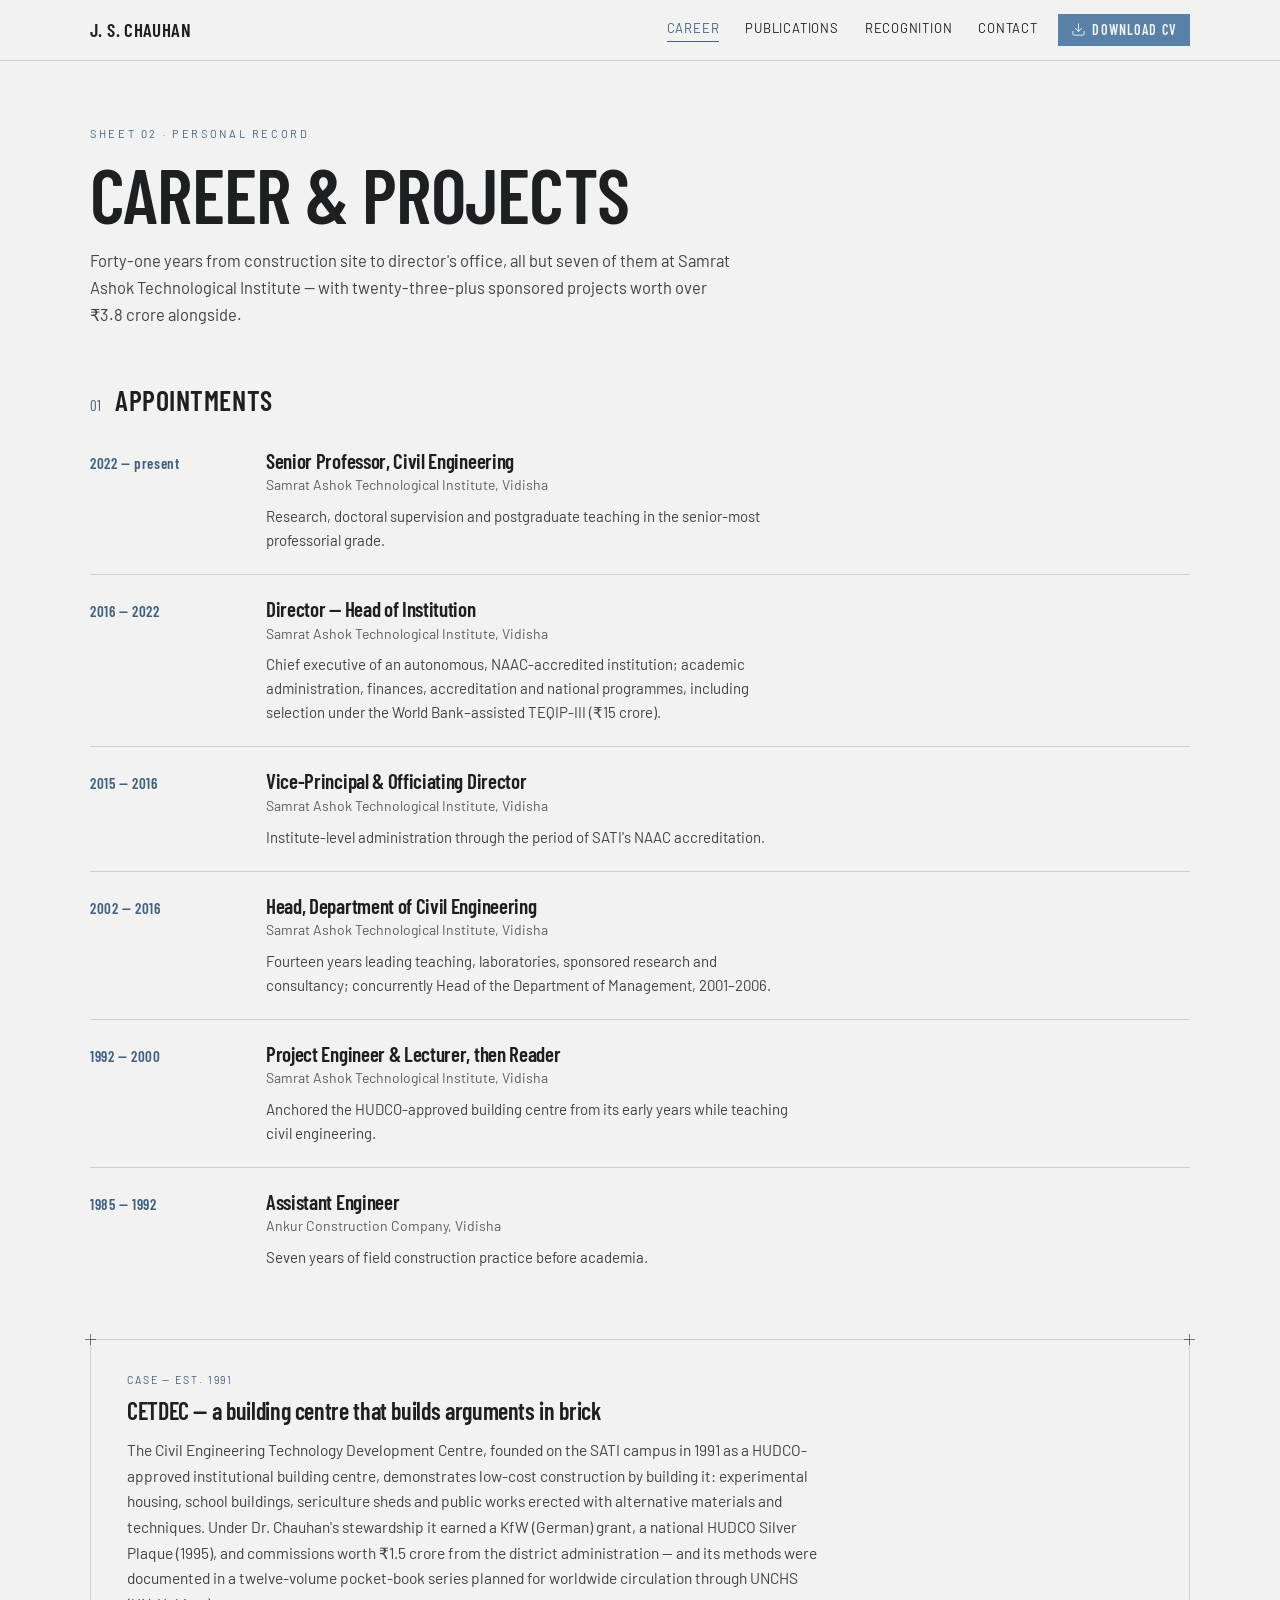
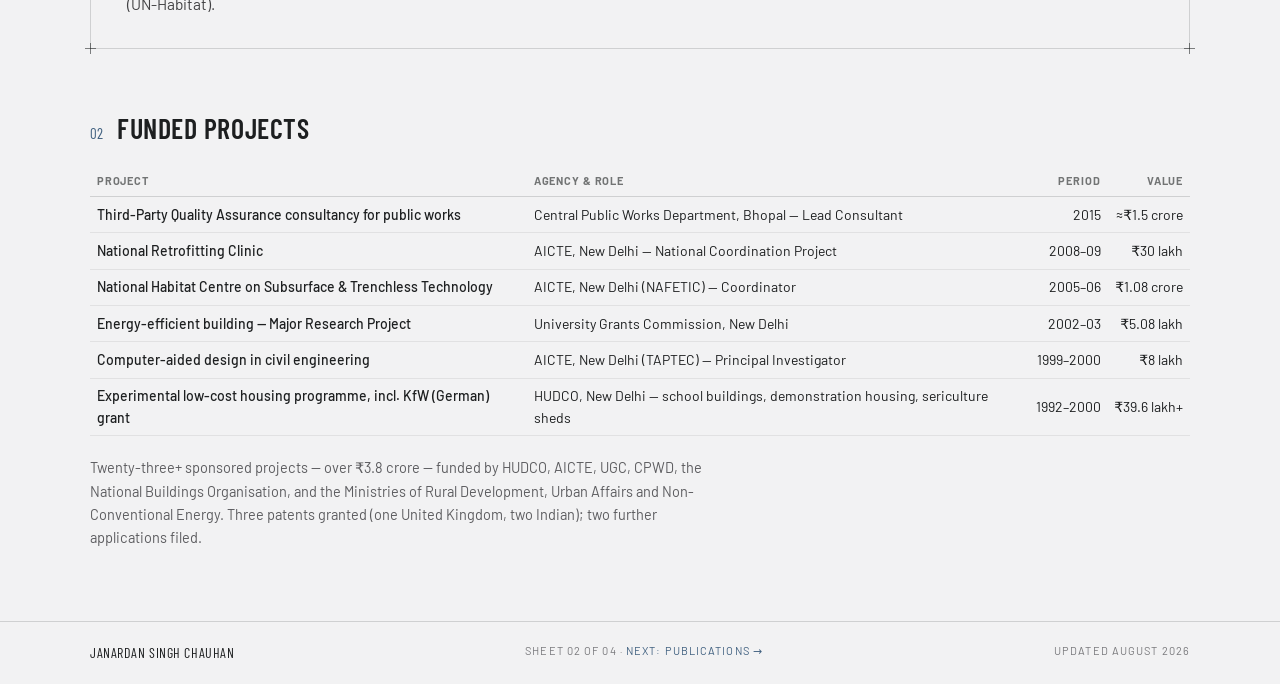
==== career.html @ edf5cd44 "Publish academic site" ====
<!DOCTYPE html><html lang="en"><head>
<meta charset="utf-8">
<meta name="viewport" content="width=device-width, initial-scale=1">
<title>Career &amp; Projects — Dr. Janardan Singh Chauhan</title>
<meta name="description" content="Four decades of academic and institutional leadership: Director of SATI Vidisha, 23+ sponsored research projects, and the CETDEC building technology centre.">


<link rel="stylesheet" href="assets/ds/styles.css">
<style>
body{margin:0}
a{color:var(--color-accent-700)}a:hover{color:var(--color-accent-800)}
</style>
<style>
/* interaction states, lifted from style-hover/style-active attributes */
a{transition:background .15s ease,color .15s ease,border-color .15s ease}
.h1:hover{color:var(--color-accent-700)}
.h2:hover{color:var(--color-accent-700)}
.h3:hover{color:var(--color-accent-700)}
</style>
<link rel="stylesheet" href="assets/site.css">
<meta name="author" content="Janardan Singh Chauhan">
<link rel="canonical" href="https://drjschauhan.com/career.html">
<link rel="icon" href="favicon.svg" type="image/svg+xml">
<meta name="theme-color" content="#1d2d3d">
<meta property="og:type" content="profile">
<meta property="og:title" content="Career &amp; Projects — Dr. Janardan Singh Chauhan">
<meta property="og:description" content="Four decades of academic and institutional leadership: Director of SATI Vidisha, 23+ sponsored research projects, and the CETDEC building technology centre.">
<meta property="og:url" content="https://drjschauhan.com/career.html">
<meta property="og:image" content="https://drjschauhan.com/og-image.png">
<meta property="og:image:width" content="1200">
<meta property="og:image:height" content="630">
<meta property="og:site_name" content="Dr. J. S. Chauhan">
<meta name="twitter:card" content="summary_large_image">
<meta name="twitter:title" content="Career &amp; Projects — Dr. Janardan Singh Chauhan">
<meta name="twitter:description" content="Four decades of academic and institutional leadership: Director of SATI Vidisha, 23+ sponsored research projects, and the CETDEC building technology centre.">
<meta name="twitter:image" content="https://drjschauhan.com/og-image.png"></head>
<body>



<div style="background:var(--color-bg);color:var(--color-text);font-family:var(--font-body);min-height:100vh">

<div style="border-bottom:1px solid var(--color-divider)">
  <div style="max-width:1180px;margin:0 auto;padding:0 40px;display:flex;align-items:center;gap:var(--space-6);height:60px" class="wrap navrow">
    <a href="index.html" style="font-family:var(--font-heading);font-weight:600;font-size:19px;letter-spacing:.02em;color:inherit;text-decoration:none">J. S. CHAUHAN</a>
    <div style="display:flex;gap:26px;margin-left:auto;font-size:13px;letter-spacing:.06em;text-transform:uppercase" class="navlinks">
      <a href="career.html" style="text-decoration:none;color:var(--color-accent-700);border-bottom:1px solid var(--color-accent-700);padding-bottom:2px">Career</a>
      <a href="publications.html" style="text-decoration:none;color:inherit" class="h1">Publications</a>
      <a href="recognition.html" style="text-decoration:none;color:inherit" class="h2">Recognition</a>
      <a href="index.html#contact" style="text-decoration:none;color:inherit" class="h3">Contact</a>
    </div>
    <a class="btn btn-primary" href="Dr_JS_Chauhan_CV.pdf" download="" style="text-transform:uppercase;letter-spacing:.08em;white-space:nowrap;flex-shrink:0">
      <svg width="15" height="15" viewBox="0 0 24 24" fill="none" stroke="currentColor" stroke-width="1.5" stroke-linecap="round" stroke-linejoin="round"><path d="M21 15v4a2 2 0 0 1-2 2H5a2 2 0 0 1-2-2v-4"></path><polyline points="7 10 12 15 17 10"></polyline><line x1="12" x2="12" y1="15" y2="3"></line></svg>
      Download CV</a>
  </div>
</div>

<div style="max-width:1180px;margin:0 auto;padding:64px 40px 0" class="wrap">
  <div style="font-size:11px;letter-spacing:.24em;text-transform:uppercase;color:var(--color-accent-700);margin-bottom:16px">Sheet 02 · Personal record</div>
  <h1 style="font-size:76px;line-height:.96;letter-spacing:-.01em;text-transform:uppercase;margin:0 0 16px" class="h1-page">Career &amp; projects</h1>
  <p style="font-size:16.5px;line-height:1.65;max-width:640px;margin:0 0 56px;color:var(--color-neutral-800)">Forty-one years from construction site to director's office, all but seven of them at Samrat Ashok Technological Institute — with twenty-three-plus sponsored projects worth over ₹3.8 crore alongside.</p>
</div>

<!-- timeline -->
<div style="max-width:1180px;margin:0 auto;padding:0 40px 24px" class="wrap">
  <div style="display:flex;align-items:baseline;gap:14px;margin-bottom:10px">
    <span style="font-family:var(--font-heading);font-size:15px;color:var(--color-accent-700)">01</span>
    <h2 style="font-size:28px;margin:0;text-transform:uppercase;letter-spacing:.02em">Appointments</h2>
  </div>
  <div style="display:grid;grid-template-columns:150px 1fr;gap:26px;padding:22px 0;border-bottom:1px solid var(--color-divider)" class="g-label">
    <div style="font-family:var(--font-heading);font-weight:600;font-size:15px;letter-spacing:.04em;color:var(--color-accent-700);padding-top:3px">2022 — present</div>
    <div><h3 style="font-size:21px;margin:0">Senior Professor, Civil Engineering</h3><div style="font-size:14px;color:var(--color-neutral-700);margin-top:2px">Samrat Ashok Technological Institute, Vidisha</div><p style="font-size:15px;line-height:1.6;margin:8px 0 0;max-width:66ch;color:var(--color-neutral-800)">Research, doctoral supervision and postgraduate teaching in the senior-most professorial grade.</p></div>
  </div>
  <div style="display:grid;grid-template-columns:150px 1fr;gap:26px;padding:22px 0;border-bottom:1px solid var(--color-divider)" class="g-label">
    <div style="font-family:var(--font-heading);font-weight:600;font-size:15px;letter-spacing:.04em;color:var(--color-accent-700);padding-top:3px">2016 — 2022</div>
    <div><h3 style="font-size:21px;margin:0">Director — Head of Institution</h3><div style="font-size:14px;color:var(--color-neutral-700);margin-top:2px">Samrat Ashok Technological Institute, Vidisha</div><p style="font-size:15px;line-height:1.6;margin:8px 0 0;max-width:66ch;color:var(--color-neutral-800)">Chief executive of an autonomous, NAAC-accredited institution; academic administration, finances, accreditation and national programmes, including selection under the World Bank–assisted TEQIP-III (₹15 crore).</p></div>
  </div>
  <div style="display:grid;grid-template-columns:150px 1fr;gap:26px;padding:22px 0;border-bottom:1px solid var(--color-divider)" class="g-label">
    <div style="font-family:var(--font-heading);font-weight:600;font-size:15px;letter-spacing:.04em;color:var(--color-accent-700);padding-top:3px">2015 — 2016</div>
    <div><h3 style="font-size:21px;margin:0">Vice-Principal &amp; Officiating Director</h3><div style="font-size:14px;color:var(--color-neutral-700);margin-top:2px">Samrat Ashok Technological Institute, Vidisha</div><p style="font-size:15px;line-height:1.6;margin:8px 0 0;max-width:66ch;color:var(--color-neutral-800)">Institute-level administration through the period of SATI's NAAC accreditation.</p></div>
  </div>
  <div style="display:grid;grid-template-columns:150px 1fr;gap:26px;padding:22px 0;border-bottom:1px solid var(--color-divider)" class="g-label">
    <div style="font-family:var(--font-heading);font-weight:600;font-size:15px;letter-spacing:.04em;color:var(--color-accent-700);padding-top:3px">2002 — 2016</div>
    <div><h3 style="font-size:21px;margin:0">Head, Department of Civil Engineering</h3><div style="font-size:14px;color:var(--color-neutral-700);margin-top:2px">Samrat Ashok Technological Institute, Vidisha</div><p style="font-size:15px;line-height:1.6;margin:8px 0 0;max-width:66ch;color:var(--color-neutral-800)">Fourteen years leading teaching, laboratories, sponsored research and consultancy; concurrently Head of the Department of Management, 2001–2006.</p></div>
  </div>
  <div style="display:grid;grid-template-columns:150px 1fr;gap:26px;padding:22px 0;border-bottom:1px solid var(--color-divider)" class="g-label">
    <div style="font-family:var(--font-heading);font-weight:600;font-size:15px;letter-spacing:.04em;color:var(--color-accent-700);padding-top:3px">1992 — 2000</div>
    <div><h3 style="font-size:21px;margin:0">Project Engineer &amp; Lecturer, then Reader</h3><div style="font-size:14px;color:var(--color-neutral-700);margin-top:2px">Samrat Ashok Technological Institute, Vidisha</div><p style="font-size:15px;line-height:1.6;margin:8px 0 0;max-width:66ch;color:var(--color-neutral-800)">Anchored the HUDCO-approved building centre from its early years while teaching civil engineering.</p></div>
  </div>
  <div style="display:grid;grid-template-columns:150px 1fr;gap:26px;padding:22px 0" class="g-label">
    <div style="font-family:var(--font-heading);font-weight:600;font-size:15px;letter-spacing:.04em;color:var(--color-accent-700);padding-top:3px">1985 — 1992</div>
    <div><h3 style="font-size:21px;margin:0">Assistant Engineer</h3><div style="font-size:14px;color:var(--color-neutral-700);margin-top:2px">Ankur Construction Company, Vidisha</div><p style="font-size:15px;line-height:1.6;margin:8px 0 0;max-width:66ch;color:var(--color-neutral-800)">Seven years of field construction practice before academia.</p></div>
  </div>
</div>

<!-- CETDEC callout -->
<div style="max-width:1180px;margin:0 auto;padding:24px 40px 64px" class="wrap">
  <div class="blueprint" style="padding:32px 36px">
    <i class="corner tl"></i><i class="corner tr"></i><i class="corner bl"></i><i class="corner br"></i>
    <div style="font-size:10.5px;letter-spacing:.18em;text-transform:uppercase;color:var(--color-accent-700);margin-bottom:10px">Case — est. 1991</div>
    <h3 style="font-size:24px;margin:0 0 12px">CETDEC — a building centre that builds arguments in brick</h3>
    <p style="font-size:15.5px;line-height:1.65;margin:0;max-width:78ch;color:var(--color-neutral-800)">The Civil Engineering Technology Development Centre, founded on the SATI campus in 1991 as a HUDCO-approved institutional building centre, demonstrates low-cost construction by building it: experimental housing, school buildings, sericulture sheds and public works erected with alternative materials and techniques. Under Dr. Chauhan's stewardship it earned a KfW (German) grant, a national HUDCO Silver Plaque (1995), and commissions worth ₹1.5 crore from the district administration — and its methods were documented in a twelve-volume pocket-book series planned for worldwide circulation through UNCHS (UN-Habitat).</p>
  </div>
</div>

<!-- funded projects -->
<div style="max-width:1180px;margin:0 auto;padding:0 40px 72px" class="wrap">
  <div style="display:flex;align-items:baseline;gap:14px;margin-bottom:20px">
    <span style="font-family:var(--font-heading);font-size:15px;color:var(--color-accent-700)">02</span>
    <h2 style="font-size:28px;margin:0;text-transform:uppercase;letter-spacing:.02em">Funded projects</h2>
  </div>
  <div class="tscroll"><table class="table tbl">
    <thead><tr><th>Project</th><th>Agency &amp; role</th><th style="text-align:right">Period</th><th style="text-align:right">Value</th></tr></thead>
    <tbody>
      <tr><td style="font-weight:500">Third-Party Quality Assurance consultancy for public works</td><td>Central Public Works Department, Bhopal — Lead Consultant</td><td style="text-align:right;white-space:nowrap">2015</td><td style="text-align:right;white-space:nowrap">≈₹1.5 crore</td></tr>
      <tr><td style="font-weight:500">National Retrofitting Clinic</td><td>AICTE, New Delhi — National Coordination Project</td><td style="text-align:right;white-space:nowrap">2008–09</td><td style="text-align:right;white-space:nowrap">₹30 lakh</td></tr>
      <tr><td style="font-weight:500">National Habitat Centre on Subsurface &amp; Trenchless Technology</td><td>AICTE, New Delhi (NAFETIC) — Coordinator</td><td style="text-align:right;white-space:nowrap">2005–06</td><td style="text-align:right;white-space:nowrap">₹1.08 crore</td></tr>
      <tr><td style="font-weight:500">Energy-efficient building — Major Research Project</td><td>University Grants Commission, New Delhi</td><td style="text-align:right;white-space:nowrap">2002–03</td><td style="text-align:right;white-space:nowrap">₹5.08 lakh</td></tr>
      <tr><td style="font-weight:500">Computer-aided design in civil engineering</td><td>AICTE, New Delhi (TAPTEC) — Principal Investigator</td><td style="text-align:right;white-space:nowrap">1999–2000</td><td style="text-align:right;white-space:nowrap">₹8 lakh</td></tr>
      <tr><td style="font-weight:500">Experimental low-cost housing programme, incl. KfW (German) grant</td><td>HUDCO, New Delhi — school buildings, demonstration housing, sericulture sheds</td><td style="text-align:right;white-space:nowrap">1992–2000</td><td style="text-align:right;white-space:nowrap">₹39.6 lakh+</td></tr>
    </tbody>
  </table></div>
  <p style="font-size:14.5px;line-height:1.6;margin:20px 0 0;max-width:78ch;color:var(--color-neutral-700)">Twenty-three+ sponsored projects — over ₹3.8 crore — funded by HUDCO, AICTE, UGC, CPWD, the National Buildings Organisation, and the Ministries of Rural Development, Urban Affairs and Non-Conventional Energy. Three patents granted (one United Kingdom, two Indian); two further applications filed.</p>
</div>

<div style="border-top:1px solid var(--color-divider)">
  <div style="max-width:1180px;margin:0 auto;padding:20px 40px;display:flex;flex-wrap:wrap;gap:12px 30px;justify-content:space-between;font-size:11px;letter-spacing:.1em;text-transform:uppercase;color:var(--color-neutral-600)" class="wrap">
    <span style="font-family:var(--font-heading);font-size:14px;letter-spacing:.04em;color:var(--color-text)">Janardan Singh Chauhan</span>
    <span>Sheet 02 of 04 · <a href="publications.html" style="color:var(--color-accent-700);text-decoration:none">Next: Publications →</a></span>
    <span>Updated August 2026</span>
  </div>
</div>

</div>



</body></html>
---- assets/ds/styles.css ----
/* Industry — design-system tokens and component classes. This file is the source of truth for the system's look; retune it here and see readme.md. */
@import url('https://fonts.googleapis.com/css2?family=Barlow:wght@400;500;700&family=Barlow+Condensed:wght@400;600&display=swap');

:root {
  --color-bg: #f2f2f3;
  --color-surface: #e9e9ea;
  --color-text: #1d1f20;
  --color-accent: #5980a6;
  --color-accent-2: #728fab;
  --color-divider: color-mix(in srgb, #1d1f20 16%, transparent);

  /* Tonal ramps — generated in OKLCH on one shared lightness scale, so the
     same step of any role matches the others in visual value. */
  --color-neutral-100: #f5f5f8;
  --color-neutral-200: #e7e7ea;
  --color-neutral-300: #d4d4d7;
  --color-neutral-400: #b7b7ba;
  --color-neutral-500: #98989b;
  --color-neutral-600: #7a7a7d;
  --color-neutral-700: #5d5d60;
  --color-neutral-800: #424244;
  --color-neutral-900: #2b2b2d;

  --color-accent-100: #eef6ff;
  --color-accent-200: #d6ebff;
  --color-accent-300: #b5d9fd;
  --color-accent-400: #94bce3;
  --color-accent-500: #749dc4;
  --color-accent-600: #597ea3;
  --color-accent-700: #416180;
  --color-accent-800: #2c455d;
  --color-accent-900: #1d2d3d;

  --color-accent-2-100: #eef6ff;
  --color-accent-2-200: #d6ebff;
  --color-accent-2-300: #bdd8f2;
  --color-accent-2-400: #9ebbd8;
  --color-accent-2-500: #7e9cb8;
  --color-accent-2-600: #627d98;
  --color-accent-2-700: #486077;
  --color-accent-2-800: #314457;
  --color-accent-2-900: #1f2d3a;

  --font-heading: "Barlow Condensed", system-ui, sans-serif;
  --font-heading-weight: 600;
  --font-body: "Barlow", system-ui, sans-serif;

  --space-1: 3.4px;
  --space-2: 6.8px;
  --space-3: 10.2px;
  --space-4: 13.6px;
  --space-6: 20.4px;
  --space-8: 27.2px;

  --radius-sm: 2px;
  --radius-md: 4px;
  --radius-lg: 7px;

  /* Elevation — derived from the ground: soft ink-tinted shadows on a
     light theme, a hairline edge + ambient darkness on a dark one. */
  --shadow-sm: 0 1px 2px color-mix(in srgb, #2b2b2d 14%, transparent);
  --shadow-md: 0 3px 10px color-mix(in srgb, #2b2b2d 16%, transparent);
  --shadow-lg: 0 12px 32px color-mix(in srgb, #2b2b2d 22%, transparent);
}

body {
  background: var(--color-bg);
  color: var(--color-text);
  font-family: var(--font-body);
}
h1, h2, h3, h4 { font-family: var(--font-heading); font-weight: var(--font-heading-weight); }

.blueprint {
  position: relative;
  border: 1px solid var(--color-divider);
  border-radius: 0;
}
/* The overlay image treatments (halftone, duotone) clip their overlay
   (overflow:hidden); a blueprint wrapper draws its registration marks
   outside the box, so when both classes share a wrapper the frame must
   win. */
.blueprint.halftone, .blueprint.plate, .blueprint.duotone { overflow: visible; }
.blueprint > .corner {
  position: absolute; width: 11px; height: 11px;
  color: color-mix(in srgb, var(--color-text) 55%, transparent);
}
.blueprint > .corner::before, .blueprint > .corner::after {
  content: ""; position: absolute; background: currentColor;
}
.blueprint > .corner::before { left: 5px; top: 0; width: 1px; height: 100%; }
.blueprint > .corner::after  { top: 5px; left: 0; width: 100%; height: 1px; }
.blueprint > .corner.tl { top: -6px; left: -6px; }
.blueprint > .corner.tr { top: -6px; right: -6px; }
.blueprint > .corner.bl { bottom: -6px; left: -6px; }
.blueprint > .corner.br { bottom: -6px; right: -6px; }

.duotone{position:relative;overflow:hidden}
.duotone::after{content:"";position:absolute;inset:0;pointer-events:none;
  background:var(--color-accent);mix-blend-mode:color}

/* ══════════════════════════════════════════════════════════════════════════
   Components — built with the tokens above. Plain CSS
   on plain HTML: no JavaScript, no build step. Each class is documented in
   readme.md and demonstrated in foundations/ and components/.
   ══════════════════════════════════════════════════════════════════════ */

*, *::before, *::after { box-sizing: border-box; }
body { margin: 0; font-size: 15px; line-height: 1.55; font-weight: 400; }
h1, h2, h3, h4, h5, h6 {
  font-family: var(--font-heading); font-weight: var(--font-heading-weight);
  line-height: 1.12; letter-spacing: -0.015em; margin: 0 0 var(--space-2);
}
h1 { font-size: 42px; }
h2 { font-size: 32px; }
h3 { font-size: 25px; }
h4 { font-size: 20px; }
h5 { font-size: 16px; }
h6 { font-size: 13px; }
h6 { letter-spacing: 0.08em; text-transform: uppercase; }
p { margin: 0 0 var(--space-3); }
a { color: var(--color-accent); text-underline-offset: 3px; }
img { display: block; max-width: 100%; }
figure { margin: 0; }
figcaption {
  font-size: 11px; margin-top: var(--space-1);
  color: color-mix(in srgb, var(--color-text) 55%, transparent);
}
.text-muted { color: color-mix(in srgb, var(--color-text) 55%, transparent); }
:focus { outline: none; }
:focus-visible { outline: 2px solid var(--color-accent); outline-offset: 2px; }
::selection { background: color-mix(in srgb, var(--color-accent) 30%, transparent); }

/* — rules — */
.hr {
  height: 1px; border: 0; margin: var(--space-4) 0;
  background: var(--color-divider);
}

/* — buttons — */
.btn {
  display: inline-flex; align-items: center; justify-content: center; gap: 6px;
  cursor: pointer; text-decoration: none;
  font-family: var(--font-heading); font-weight: var(--font-heading-weight);
  font-size: 14px; line-height: 1.2; color: var(--color-text); /* matches the .input's 14px —
     the pair sits side by side in sign-up rows */
  background: transparent; border: 1px solid transparent;
  padding: var(--space-2) calc(var(--space-3) * 1.2);
  border-radius: var(--radius-md);
}
.btn svg { display: block; }
.btn:disabled { opacity: 0.45; cursor: not-allowed; }
.btn-primary { background: var(--color-accent); color: var(--color-bg); }
.btn-primary:hover { background: var(--color-accent-600); }
.btn-primary:active { background: var(--color-accent-700); }
.btn-secondary { border-color: var(--color-divider); }
.btn-secondary:hover { background: color-mix(in srgb, var(--color-text) 7%, transparent); }
.btn-secondary:active { background: color-mix(in srgb, var(--color-text) 14%, transparent); }
.btn-ghost { color: var(--color-accent); padding-inline: var(--space-1); }
.btn-ghost:hover { background: color-mix(in srgb, var(--color-accent) 10%, transparent); }
.btn-ghost:active { background: color-mix(in srgb, var(--color-accent) 18%, transparent); }
.btn-icon { width: 36px; height: 36px; padding: 0; }
.btn-block { width: 100%; margin-top: var(--space-2); }

/* — forms — */
.field > label {
  display: block; font-size: 12px; margin-bottom: 5px;
  color: color-mix(in srgb, var(--color-text) 70%, transparent);
}
.input {
  width: 100%; min-height: 36px; padding: 6px 10px; font: inherit;
  font-size: 14px; color: var(--color-text); caret-color: var(--color-accent);
  background: var(--color-surface);
  border: 1px solid var(--color-divider); border-radius: var(--radius-md);
}
.input:hover { border-color: color-mix(in srgb, var(--color-text) 45%, transparent); }
.input:focus-visible { border-color: var(--color-accent); outline-offset: 0; }
textarea.input { min-height: 90px; resize: vertical; }
.radio { display: inline-flex; align-items: center; gap: 8px; cursor: pointer; font-size: 14px; }
.radio input, .seg-opt input {
  position: absolute; opacity: 0; width: 0; height: 0; pointer-events: none;
}
.radio .dot {
  width: 16px; height: 16px; flex: none; border-radius: 50%;
  border: 1.5px solid var(--color-divider);
}
.radio:hover .dot { border-color: var(--color-accent); }
.radio input:checked + .dot {
  border-color: var(--color-accent); background: var(--color-accent);
  box-shadow: inset 0 0 0 4px var(--color-bg);
}
.radio input:focus-visible + .dot { outline: 2px solid var(--color-accent); outline-offset: 2px; }
.seg {
  display: inline-flex; overflow: hidden;
  border: 1px solid var(--color-divider); border-radius: var(--radius-md);
}
.seg-opt {
  display: inline-flex; align-items: center; gap: 6px;
  padding: 7px 12px; font-size: 13px; cursor: pointer;
}
.seg-opt + .seg-opt { border-left: 1px solid var(--color-divider); }
.seg-opt:has(input:checked) { background: var(--color-accent); color: var(--color-bg); }
.seg-opt:not(:has(input:checked)):hover { background: color-mix(in srgb, var(--color-text) 7%, transparent); }
.seg-opt:has(input:focus-visible) { outline: 2px solid var(--color-accent); outline-offset: -2px; }

/* — cards — */
.card {
  display: flex; flex-direction: column; gap: var(--space-2);
  padding: var(--space-3); border-radius: var(--radius-md); background: var(--color-surface);
}
.card-kicker { font-size: 10px; letter-spacing: 0.1em; text-transform: uppercase; color: var(--color-accent); }
.card-title {
  font-family: var(--font-heading); font-weight: var(--font-heading-weight);
  font-size: 17px; line-height: 1.2;
}
.card-body { margin: 0; font-size: 13px; opacity: 0.8; flex: 1; }
.card-meta {
  display: flex; align-items: center; gap: 6px; font-size: 11px;
  color: color-mix(in srgb, var(--color-text) 50%, transparent);
}
.elev-sm { box-shadow: var(--shadow-sm); }
.elev-md { box-shadow: var(--shadow-md); }
.elev-lg { box-shadow: var(--shadow-lg); }

/* — tags — */
.tag {
  display: inline-flex; align-items: center; font-size: 11px;
  letter-spacing: 0.02em; padding: 3px 10px;
  border-radius: calc(var(--radius-md) * 0.75);
}
.tag-accent { background: var(--color-accent-100); color: var(--color-accent-800); }
.tag-accent-2 { background: var(--color-accent-2-100); color: var(--color-accent-2-800); }
.tag-neutral { background: var(--color-neutral-100); color: var(--color-neutral-800); }
.tag-outline { border: 1px solid var(--color-accent); color: var(--color-accent); }

/* — navigation — */
.nav {
  display: flex; align-items: center; gap: var(--space-4);
  padding: var(--space-3) var(--space-4);
  border-bottom: none;
}
.nav-brand {
  font-family: var(--font-heading); font-weight: var(--font-heading-weight);
  font-size: 18px; margin-right: auto;
}
.nav a { color: inherit; text-decoration: none; font-size: 14px; }
.nav a:hover, .nav a[aria-current='page'] { color: var(--color-accent); }

/* — tables — */
.table { width: 100%; border-collapse: collapse; font-size: 14px; }
.table th {
  text-align: left; font-size: 11px; letter-spacing: 0.08em; text-transform: uppercase;
  color: color-mix(in srgb, var(--color-text) 60%, transparent);
  padding: var(--space-2); border-bottom: 1px solid var(--color-divider);
}
.table td {
  padding: var(--space-2);
  border-bottom: 1px solid color-mix(in srgb, var(--color-text) 8%, transparent);
}
.table tbody tr:hover { background: color-mix(in srgb, var(--color-text) 4%, transparent); }

/* — dialog — */
.dialog-backdrop {
  position: fixed; inset: 0; display: grid; place-items: center;
  padding: var(--space-4);
  background: color-mix(in srgb, var(--color-neutral-900) 50%, transparent);
}
.dialog {
  width: min(440px, 100%); display: flex; flex-direction: column; gap: var(--space-3);
  padding: var(--space-4); border-radius: var(--radius-lg);
  background: var(--color-surface); box-shadow: var(--shadow-lg);
}
.dialog-title {
  font-family: var(--font-heading); font-weight: var(--font-heading-weight);
  font-size: 20px;
}
.dialog-body { font-size: 14px; opacity: 0.85; }
.dialog-actions { display: flex; justify-content: flex-end; gap: var(--space-2); margin-top: var(--space-2); }

/* — blueprint frame: components are wireframe objects (see .blueprint
     and .corner above) — square, transparent, hairline-bordered — */
.card, .btn, .input, .tag, .seg, .dialog { border-radius: 0; }
.card, .dialog { background: transparent; border: 1px solid var(--color-divider); }
.btn { border: 1px solid var(--color-divider); }
.btn-primary { border-color: var(--color-accent); }
.btn-ghost { border-color: transparent; }
---- assets/site.css ----
/* ---------------------------------------------------------------------------
   Responsive layer.

   The page markup uses inline styles with fixed pixel grids and no media
   queries, so it overflows the viewport below roughly 1280px. Inline styles
   outrank stylesheet rules, which is why these overrides carry !important.
   Nothing here changes the design at full desktop width.
   --------------------------------------------------------------------------- */

img { max-width: 100%; height: auto; }

/* Grid children default to min-width:auto, so a long unbreakable headline
   stretches its column and pushes the whole grid past the viewport. */
.g-hero > * { min-width: 0; }

/* The hero headline is set at a fixed 110px; scale it with the viewport so it
   never outgrows its column. Caps at the original size on large screens. */
.h1-hero { font-size: clamp(40px, 7.4vw, 110px) !important; }
.h1-page { font-size: clamp(34px, 6.2vw, 76px) !important; }

/* ---- tablet ---- */
@media (max-width: 1100px) {
  .g-hero {
    grid-template-columns: 1fr !important;
    gap: 36px !important;
  }
  .g-hero figure { max-width: 380px; }
  .g6 { grid-template-columns: repeat(3, 1fr) !important; }
  .g5 { grid-template-columns: repeat(3, 1fr) !important; }
}

/* ---- small tablet / large phone ---- */
@media (max-width: 820px) {
  .wrap { padding-left: 24px !important; padding-right: 24px !important; }
  .g3, .g2, .g4 { grid-template-columns: 1fr !important; }
  .g5 { grid-template-columns: repeat(2, 1fr) !important; }
}

/* ---- phone ---- */
@media (max-width: 640px) {
  .wrap { padding-left: 18px !important; padding-right: 18px !important; }

  /* Header: logo, links and the CV button sit on one non-wrapping row.
     Let it wrap and centre instead of scrolling sideways. */
  .navrow {
    flex-wrap: wrap !important;
    gap: 12px !important;
    justify-content: center !important;
  }
  .navlinks {
    margin-left: 0 !important;
    order: 3;
    width: 100%;
    justify-content: center !important;
    flex-wrap: wrap !important;
    gap: 16px !important;
  }
  .navrow > a[download] { margin-left: auto; }

  .g6 { grid-template-columns: repeat(2, 1fr) !important; }
  .g-label { grid-template-columns: 1fr !important; gap: 4px !important; }

  /* a wide data table scrolls inside its own box instead of widening the page */
  .tscroll { overflow-x: auto; -webkit-overflow-scrolling: touch; }
  .tscroll .tbl { min-width: 460px; font-size: 13px !important; }
}

/* ---- small phone ---- */
@media (max-width: 400px) {
  .g6, .g5 { grid-template-columns: 1fr 1fr !important; }
  .navlinks { gap: 12px !important; font-size: 12px !important; }
}

/* ---- print: let a committee print the page cleanly ---- */
@media print {
  .navrow a[download] { display: none; }
  body { background: #fff !important; color: #000 !important; }
}
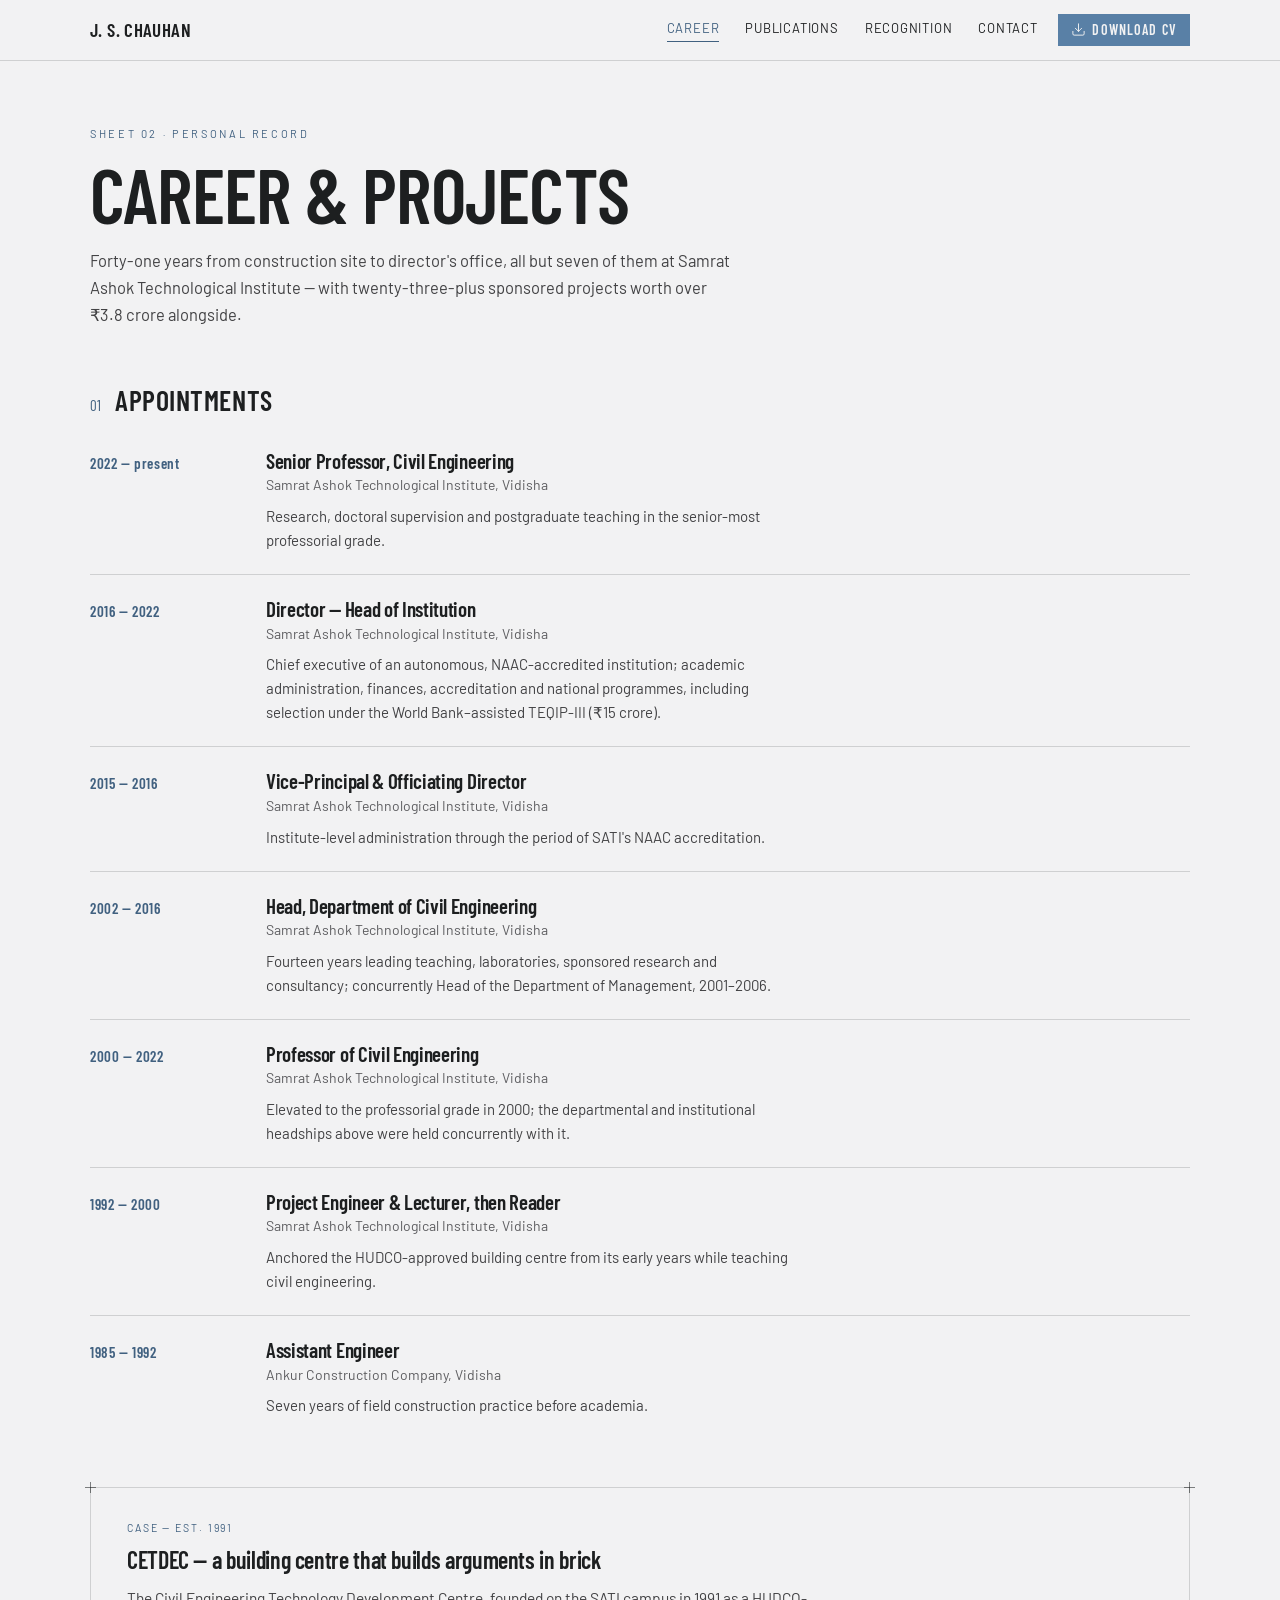
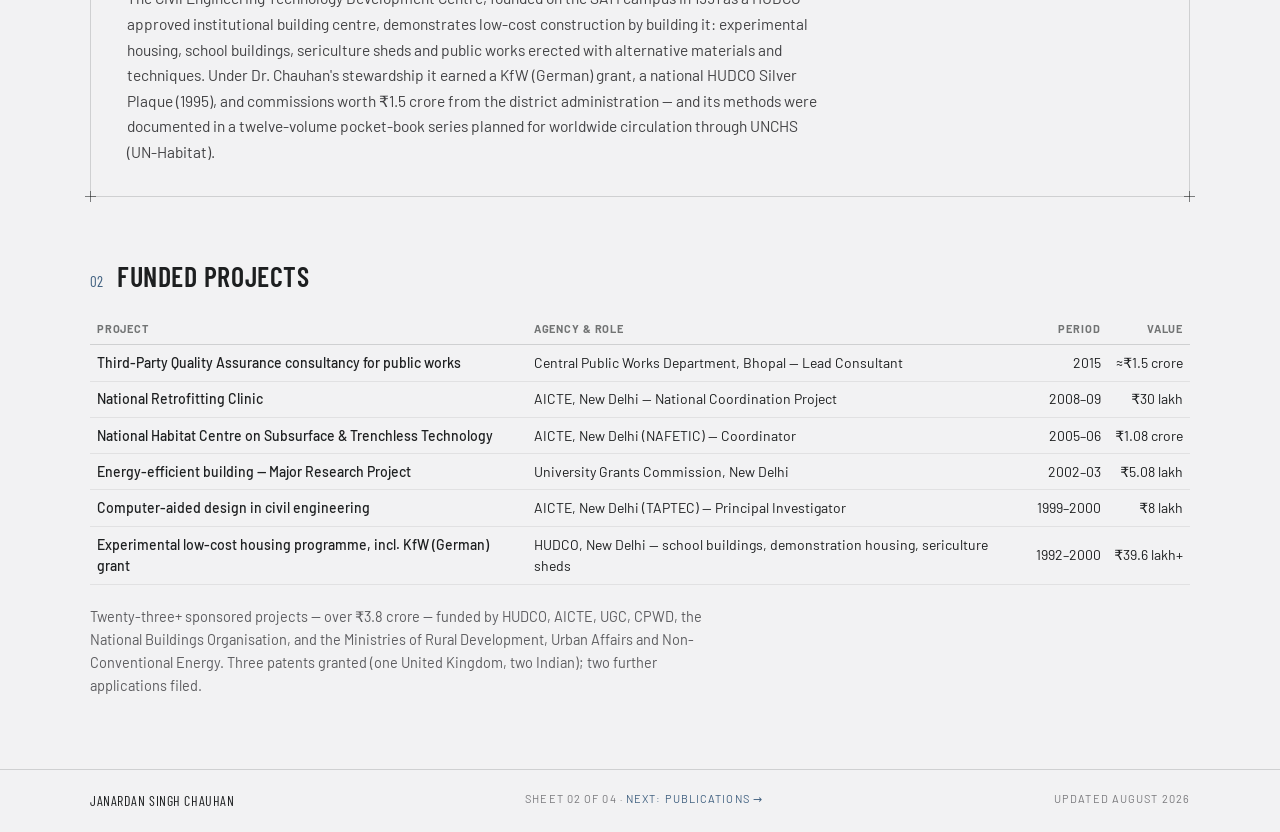
==== commit 12f4dbe3: "Update for 2025/26 profile" ====
--- a/career.html
+++ b/career.html
@@ -19,21 +19,21 @@
 </style>
 <link rel="stylesheet" href="assets/site.css">
 <meta name="author" content="Janardan Singh Chauhan">
-<link rel="canonical" href="https://drjschauhan.com/career.html">
+<link rel="canonical" href="https://jsccivil.github.io/career.html">
 <link rel="icon" href="favicon.svg" type="image/svg+xml">
 <meta name="theme-color" content="#1d2d3d">
 <meta property="og:type" content="profile">
 <meta property="og:title" content="Career &amp; Projects — Dr. Janardan Singh Chauhan">
 <meta property="og:description" content="Four decades of academic and institutional leadership: Director of SATI Vidisha, 23+ sponsored research projects, and the CETDEC building technology centre.">
-<meta property="og:url" content="https://drjschauhan.com/career.html">
-<meta property="og:image" content="https://drjschauhan.com/og-image.png">
+<meta property="og:url" content="https://jsccivil.github.io/career.html">
+<meta property="og:image" content="https://jsccivil.github.io/og-image.png">
 <meta property="og:image:width" content="1200">
 <meta property="og:image:height" content="630">
 <meta property="og:site_name" content="Dr. J. S. Chauhan">
 <meta name="twitter:card" content="summary_large_image">
 <meta name="twitter:title" content="Career &amp; Projects — Dr. Janardan Singh Chauhan">
 <meta name="twitter:description" content="Four decades of academic and institutional leadership: Director of SATI Vidisha, 23+ sponsored research projects, and the CETDEC building technology centre.">
-<meta name="twitter:image" content="https://drjschauhan.com/og-image.png"></head>
+<meta name="twitter:image" content="https://jsccivil.github.io/og-image.png"></head>
 <body>
 
 
@@ -82,6 +82,10 @@
   <div style="display:grid;grid-template-columns:150px 1fr;gap:26px;padding:22px 0;border-bottom:1px solid var(--color-divider)" class="g-label">
     <div style="font-family:var(--font-heading);font-weight:600;font-size:15px;letter-spacing:.04em;color:var(--color-accent-700);padding-top:3px">2002 — 2016</div>
     <div><h3 style="font-size:21px;margin:0">Head, Department of Civil Engineering</h3><div style="font-size:14px;color:var(--color-neutral-700);margin-top:2px">Samrat Ashok Technological Institute, Vidisha</div><p style="font-size:15px;line-height:1.6;margin:8px 0 0;max-width:66ch;color:var(--color-neutral-800)">Fourteen years leading teaching, laboratories, sponsored research and consultancy; concurrently Head of the Department of Management, 2001–2006.</p></div>
+  </div>
+  <div style="display:grid;grid-template-columns:150px 1fr;gap:26px;padding:22px 0;border-bottom:1px solid var(--color-divider)" class="g-label">
+    <div style="font-family:var(--font-heading);font-weight:600;font-size:15px;letter-spacing:.04em;color:var(--color-accent-700);padding-top:3px">2000 — 2022</div>
+    <div><h3 style="font-size:21px;margin:0">Professor of Civil Engineering</h3><div style="font-size:14px;color:var(--color-neutral-700);margin-top:2px">Samrat Ashok Technological Institute, Vidisha</div><p style="font-size:15px;line-height:1.6;margin:8px 0 0;max-width:66ch;color:var(--color-neutral-800)">Elevated to the professorial grade in 2000; the departmental and institutional headships above were held concurrently with it.</p></div>
   </div>
   <div style="display:grid;grid-template-columns:150px 1fr;gap:26px;padding:22px 0;border-bottom:1px solid var(--color-divider)" class="g-label">
     <div style="font-family:var(--font-heading);font-weight:600;font-size:15px;letter-spacing:.04em;color:var(--color-accent-700);padding-top:3px">1992 — 2000</div>
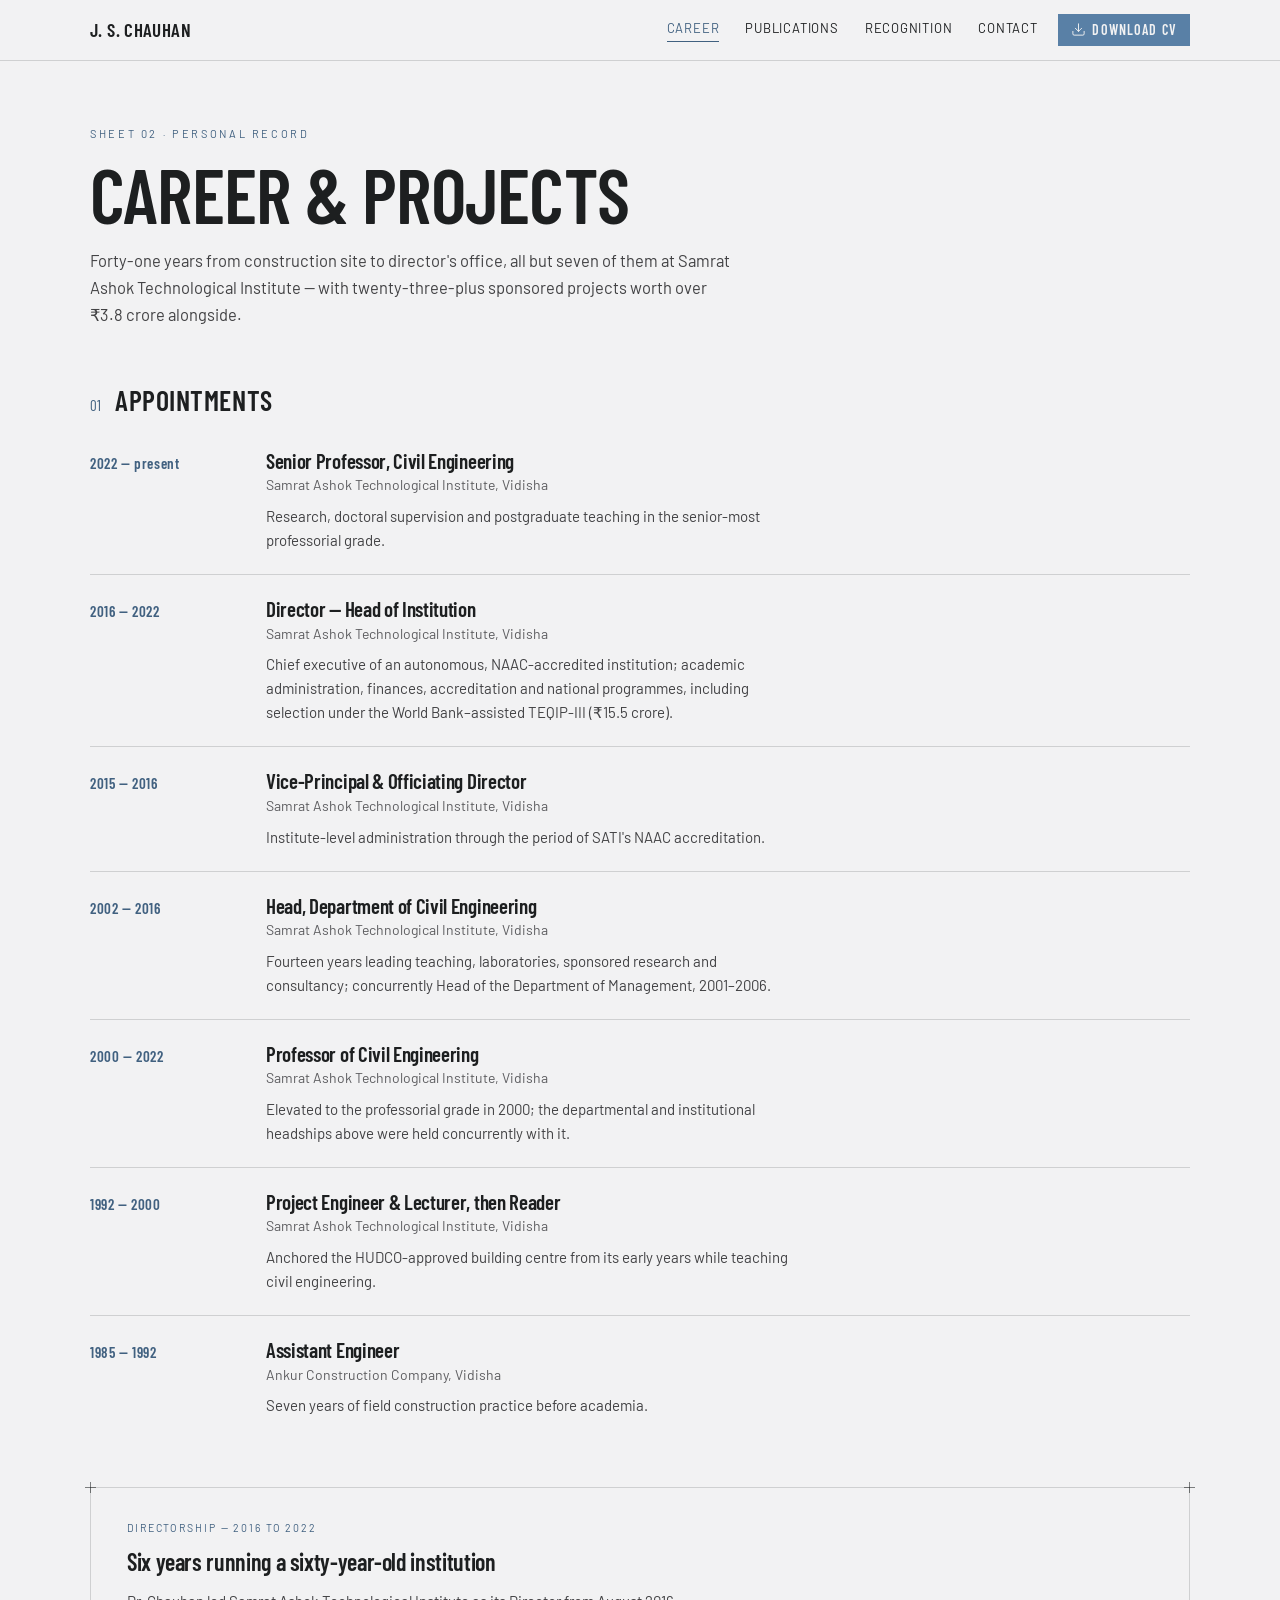
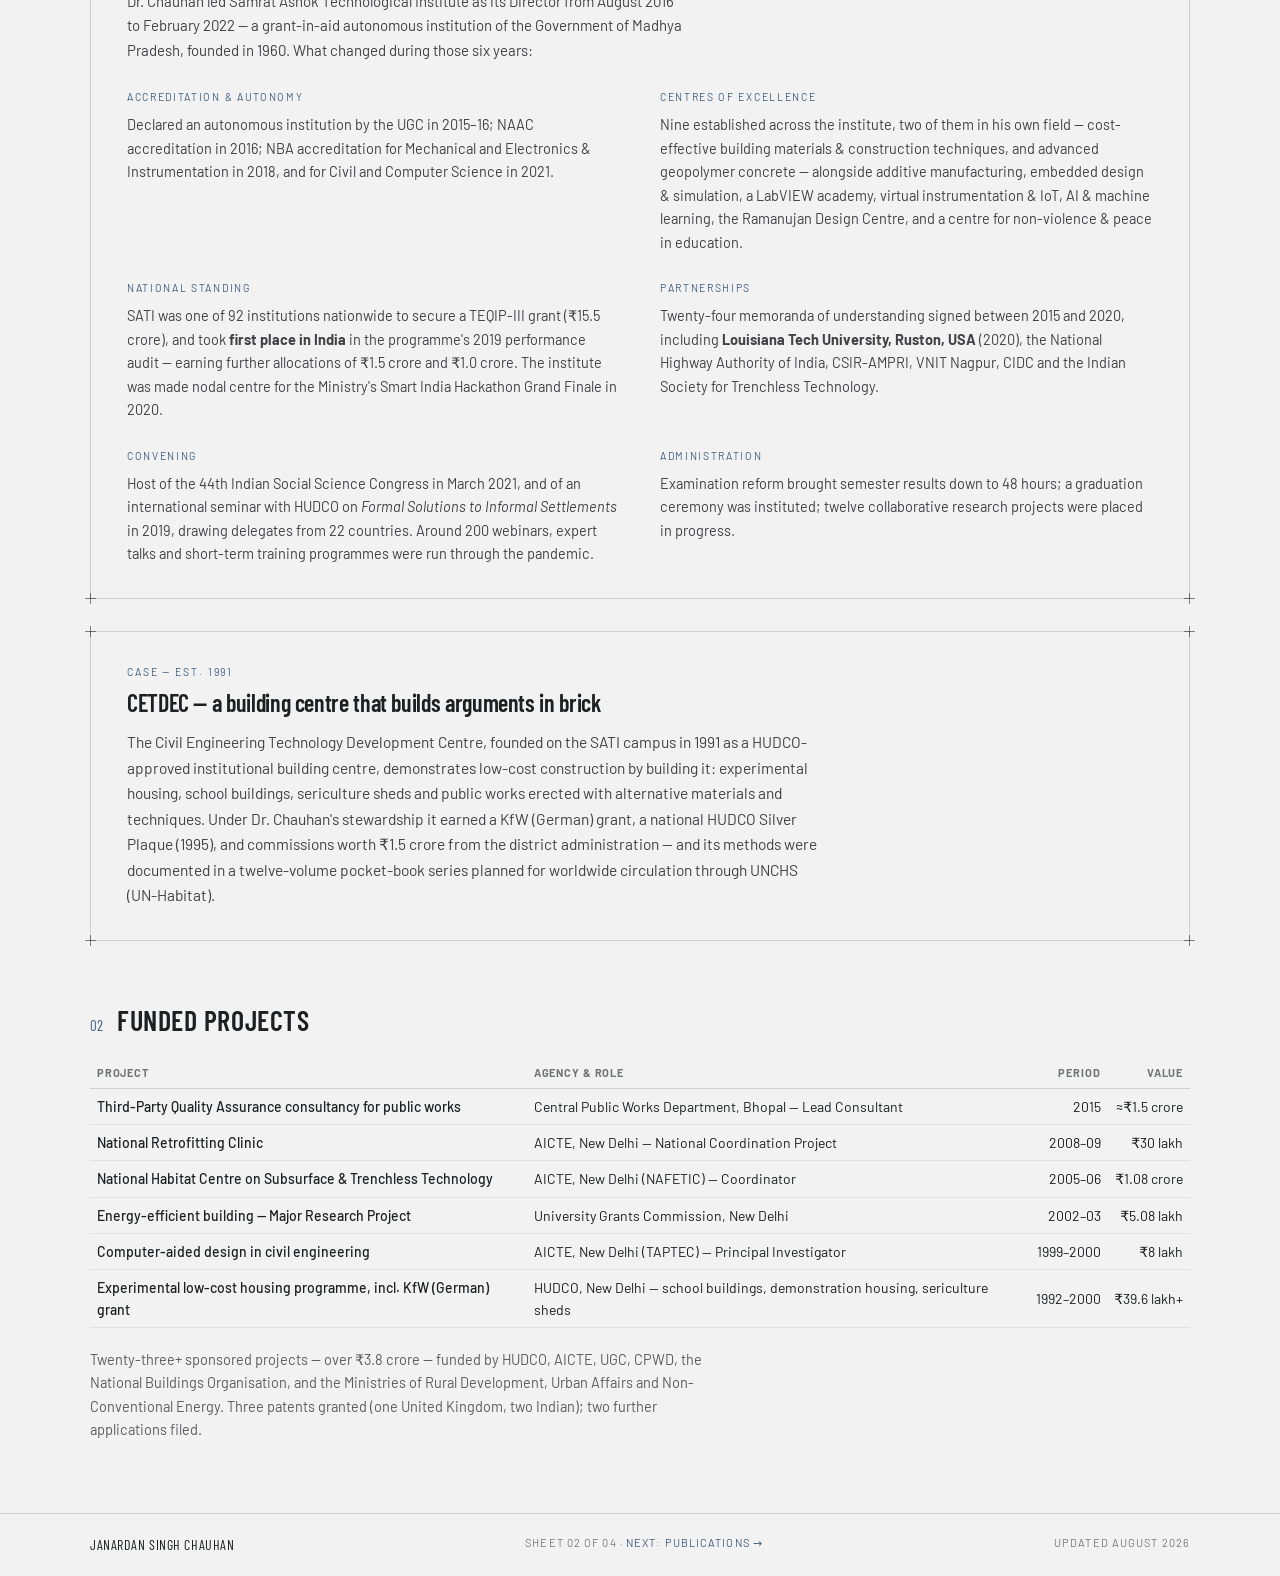
==== commit 5b5cf4ab: "Add Director-era leadership record; unify TEQIP-III figure" ====
--- a/career.html
+++ b/career.html
@@ -63,9 +63,9 @@
 
 <!-- timeline -->
 <div style="max-width:1180px;margin:0 auto;padding:0 40px 24px" class="wrap">
-  <div style="display:flex;align-items:baseline;gap:14px;margin-bottom:10px">
+  <div style="display:flex;align-items:baseline;gap:14px;margin-bottom:10px" class="sechead">
     <span style="font-family:var(--font-heading);font-size:15px;color:var(--color-accent-700)">01</span>
-    <h2 style="font-size:28px;margin:0;text-transform:uppercase;letter-spacing:.02em">Appointments</h2>
+    <h2 style="font-size:28px;margin:0;text-transform:uppercase;letter-spacing:.02em" class="h2-sec">Appointments</h2>
   </div>
   <div style="display:grid;grid-template-columns:150px 1fr;gap:26px;padding:22px 0;border-bottom:1px solid var(--color-divider)" class="g-label">
     <div style="font-family:var(--font-heading);font-weight:600;font-size:15px;letter-spacing:.04em;color:var(--color-accent-700);padding-top:3px">2022 — present</div>
@@ -73,7 +73,7 @@
   </div>
   <div style="display:grid;grid-template-columns:150px 1fr;gap:26px;padding:22px 0;border-bottom:1px solid var(--color-divider)" class="g-label">
     <div style="font-family:var(--font-heading);font-weight:600;font-size:15px;letter-spacing:.04em;color:var(--color-accent-700);padding-top:3px">2016 — 2022</div>
-    <div><h3 style="font-size:21px;margin:0">Director — Head of Institution</h3><div style="font-size:14px;color:var(--color-neutral-700);margin-top:2px">Samrat Ashok Technological Institute, Vidisha</div><p style="font-size:15px;line-height:1.6;margin:8px 0 0;max-width:66ch;color:var(--color-neutral-800)">Chief executive of an autonomous, NAAC-accredited institution; academic administration, finances, accreditation and national programmes, including selection under the World Bank–assisted TEQIP-III (₹15 crore).</p></div>
+    <div><h3 style="font-size:21px;margin:0">Director — Head of Institution</h3><div style="font-size:14px;color:var(--color-neutral-700);margin-top:2px">Samrat Ashok Technological Institute, Vidisha</div><p style="font-size:15px;line-height:1.6;margin:8px 0 0;max-width:66ch;color:var(--color-neutral-800)">Chief executive of an autonomous, NAAC-accredited institution; academic administration, finances, accreditation and national programmes, including selection under the World Bank–assisted TEQIP-III (₹15.5 crore).</p></div>
   </div>
   <div style="display:grid;grid-template-columns:150px 1fr;gap:26px;padding:22px 0;border-bottom:1px solid var(--color-divider)" class="g-label">
     <div style="font-family:var(--font-heading);font-weight:600;font-size:15px;letter-spacing:.04em;color:var(--color-accent-700);padding-top:3px">2015 — 2016</div>
@@ -97,6 +97,24 @@
   </div>
 </div>
 
+<!-- Directorship callout -->
+<div style="max-width:1180px;margin:0 auto;padding:24px 40px 8px" class="wrap">
+  <div class="blueprint" style="padding:32px 36px">
+    <i class="corner tl"></i><i class="corner tr"></i><i class="corner bl"></i><i class="corner br"></i>
+    <div style="font-size:10.5px;letter-spacing:.18em;text-transform:uppercase;color:var(--color-accent-700);margin-bottom:10px">Directorship — 2016 to 2022</div>
+    <h3 style="font-size:24px;margin:0 0 12px;line-height:1.25">Six years running a sixty-year-old institution</h3>
+    <p style="font-size:15px;line-height:1.65;margin:0 0 26px;max-width:70ch;color:var(--color-neutral-800)">Dr. Chauhan led Samrat Ashok Technological Institute as its Director from August 2016 to February 2022 — a grant-in-aid autonomous institution of the Government of Madhya Pradesh, founded in 1960. What changed during those six years:</p>
+    <div style="display:grid;grid-template-columns:1fr 1fr;gap:26px 40px" class="g2-lead">
+      <div><div style="font-size:10.5px;letter-spacing:.16em;text-transform:uppercase;color:var(--color-accent-700);margin-bottom:8px">Accreditation &amp; autonomy</div><div style="font-size:14.5px;line-height:1.62;color:var(--color-neutral-800)">Declared an autonomous institution by the UGC in 2015–16; NAAC accreditation in 2016; NBA accreditation for Mechanical and Electronics &amp; Instrumentation in 2018, and for Civil and Computer Science in 2021.</div></div>
+      <div><div style="font-size:10.5px;letter-spacing:.16em;text-transform:uppercase;color:var(--color-accent-700);margin-bottom:8px">Centres of Excellence</div><div style="font-size:14.5px;line-height:1.62;color:var(--color-neutral-800)">Nine established across the institute, two of them in his own field — cost-effective building materials &amp; construction techniques, and advanced geopolymer concrete — alongside additive manufacturing, embedded design &amp; simulation, a LabVIEW academy, virtual instrumentation &amp; IoT, AI &amp; machine learning, the Ramanujan Design Centre, and a centre for non-violence &amp; peace in education.</div></div>
+      <div><div style="font-size:10.5px;letter-spacing:.16em;text-transform:uppercase;color:var(--color-accent-700);margin-bottom:8px">National standing</div><div style="font-size:14.5px;line-height:1.62;color:var(--color-neutral-800)">SATI was one of 92 institutions nationwide to secure a TEQIP-III grant (₹15.5 crore), and took <strong>first place in India</strong> in the programme's 2019 performance audit — earning further allocations of ₹1.5 crore and ₹1.0 crore. The institute was made nodal centre for the Ministry's Smart India Hackathon Grand Finale in 2020.</div></div>
+      <div><div style="font-size:10.5px;letter-spacing:.16em;text-transform:uppercase;color:var(--color-accent-700);margin-bottom:8px">Partnerships</div><div style="font-size:14.5px;line-height:1.62;color:var(--color-neutral-800)">Twenty-four memoranda of understanding signed between 2015 and 2020, including <strong>Louisiana Tech University, Ruston, USA</strong> (2020), the National Highway Authority of India, CSIR-AMPRI, VNIT Nagpur, CIDC and the Indian Society for Trenchless Technology.</div></div>
+      <div><div style="font-size:10.5px;letter-spacing:.16em;text-transform:uppercase;color:var(--color-accent-700);margin-bottom:8px">Convening</div><div style="font-size:14.5px;line-height:1.62;color:var(--color-neutral-800)">Host of the 44th Indian Social Science Congress in March 2021, and of an international seminar with HUDCO on <em>Formal Solutions to Informal Settlements</em> in 2019, drawing delegates from 22 countries. Around 200 webinars, expert talks and short-term training programmes were run through the pandemic.</div></div>
+      <div><div style="font-size:10.5px;letter-spacing:.16em;text-transform:uppercase;color:var(--color-accent-700);margin-bottom:8px">Administration</div><div style="font-size:14.5px;line-height:1.62;color:var(--color-neutral-800)">Examination reform brought semester results down to 48 hours; a graduation ceremony was instituted; twelve collaborative research projects were placed in progress.</div></div>
+    </div>
+  </div>
+</div>
+
 <!-- CETDEC callout -->
 <div style="max-width:1180px;margin:0 auto;padding:24px 40px 64px" class="wrap">
   <div class="blueprint" style="padding:32px 36px">
@@ -109,19 +127,19 @@
 
 <!-- funded projects -->
 <div style="max-width:1180px;margin:0 auto;padding:0 40px 72px" class="wrap">
-  <div style="display:flex;align-items:baseline;gap:14px;margin-bottom:20px">
+  <div style="display:flex;align-items:baseline;gap:14px;margin-bottom:20px" class="sechead">
     <span style="font-family:var(--font-heading);font-size:15px;color:var(--color-accent-700)">02</span>
-    <h2 style="font-size:28px;margin:0;text-transform:uppercase;letter-spacing:.02em">Funded projects</h2>
+    <h2 style="font-size:28px;margin:0;text-transform:uppercase;letter-spacing:.02em" class="h2-sec">Funded projects</h2>
   </div>
   <div class="tscroll"><table class="table tbl">
     <thead><tr><th>Project</th><th>Agency &amp; role</th><th style="text-align:right">Period</th><th style="text-align:right">Value</th></tr></thead>
     <tbody>
-      <tr><td style="font-weight:500">Third-Party Quality Assurance consultancy for public works</td><td>Central Public Works Department, Bhopal — Lead Consultant</td><td style="text-align:right;white-space:nowrap">2015</td><td style="text-align:right;white-space:nowrap">≈₹1.5 crore</td></tr>
-      <tr><td style="font-weight:500">National Retrofitting Clinic</td><td>AICTE, New Delhi — National Coordination Project</td><td style="text-align:right;white-space:nowrap">2008–09</td><td style="text-align:right;white-space:nowrap">₹30 lakh</td></tr>
-      <tr><td style="font-weight:500">National Habitat Centre on Subsurface &amp; Trenchless Technology</td><td>AICTE, New Delhi (NAFETIC) — Coordinator</td><td style="text-align:right;white-space:nowrap">2005–06</td><td style="text-align:right;white-space:nowrap">₹1.08 crore</td></tr>
-      <tr><td style="font-weight:500">Energy-efficient building — Major Research Project</td><td>University Grants Commission, New Delhi</td><td style="text-align:right;white-space:nowrap">2002–03</td><td style="text-align:right;white-space:nowrap">₹5.08 lakh</td></tr>
-      <tr><td style="font-weight:500">Computer-aided design in civil engineering</td><td>AICTE, New Delhi (TAPTEC) — Principal Investigator</td><td style="text-align:right;white-space:nowrap">1999–2000</td><td style="text-align:right;white-space:nowrap">₹8 lakh</td></tr>
-      <tr><td style="font-weight:500">Experimental low-cost housing programme, incl. KfW (German) grant</td><td>HUDCO, New Delhi — school buildings, demonstration housing, sericulture sheds</td><td style="text-align:right;white-space:nowrap">1992–2000</td><td style="text-align:right;white-space:nowrap">₹39.6 lakh+</td></tr>
+      <tr><td style="font-weight:500" data-label="Project">Third-Party Quality Assurance consultancy for public works</td><td data-label="Agency &amp; role">Central Public Works Department, Bhopal — Lead Consultant</td><td style="text-align:right;white-space:nowrap" data-label="Period">2015</td><td style="text-align:right;white-space:nowrap" data-label="Value">≈₹1.5 crore</td></tr>
+      <tr><td style="font-weight:500" data-label="Project">National Retrofitting Clinic</td><td data-label="Agency &amp; role">AICTE, New Delhi — National Coordination Project</td><td style="text-align:right;white-space:nowrap" data-label="Period">2008–09</td><td style="text-align:right;white-space:nowrap" data-label="Value">₹30 lakh</td></tr>
+      <tr><td style="font-weight:500" data-label="Project">National Habitat Centre on Subsurface &amp; Trenchless Technology</td><td data-label="Agency &amp; role">AICTE, New Delhi (NAFETIC) — Coordinator</td><td style="text-align:right;white-space:nowrap" data-label="Period">2005–06</td><td style="text-align:right;white-space:nowrap" data-label="Value">₹1.08 crore</td></tr>
+      <tr><td style="font-weight:500" data-label="Project">Energy-efficient building — Major Research Project</td><td data-label="Agency &amp; role">University Grants Commission, New Delhi</td><td style="text-align:right;white-space:nowrap" data-label="Period">2002–03</td><td style="text-align:right;white-space:nowrap" data-label="Value">₹5.08 lakh</td></tr>
+      <tr><td style="font-weight:500" data-label="Project">Computer-aided design in civil engineering</td><td data-label="Agency &amp; role">AICTE, New Delhi (TAPTEC) — Principal Investigator</td><td style="text-align:right;white-space:nowrap" data-label="Period">1999–2000</td><td style="text-align:right;white-space:nowrap" data-label="Value">₹8 lakh</td></tr>
+      <tr><td style="font-weight:500" data-label="Project">Experimental low-cost housing programme, incl. KfW (German) grant</td><td data-label="Agency &amp; role">HUDCO, New Delhi — school buildings, demonstration housing, sericulture sheds</td><td style="text-align:right;white-space:nowrap" data-label="Period">1992–2000</td><td style="text-align:right;white-space:nowrap" data-label="Value">₹39.6 lakh+</td></tr>
     </tbody>
   </table></div>
   <p style="font-size:14.5px;line-height:1.6;margin:20px 0 0;max-width:78ch;color:var(--color-neutral-700)">Twenty-three+ sponsored projects — over ₹3.8 crore — funded by HUDCO, AICTE, UGC, CPWD, the National Buildings Organisation, and the Ministries of Rural Development, Urban Affairs and Non-Conventional Energy. Three patents granted (one United Kingdom, two Indian); two further applications filed.</p>
--- a/assets/site.css
+++ b/assets/site.css
@@ -15,8 +15,14 @@
 
 /* The hero headline is set at a fixed 110px; scale it with the viewport so it
    never outgrows its column. Caps at the original size on large screens. */
-.h1-hero { font-size: clamp(40px, 7.4vw, 110px) !important; }
-.h1-page { font-size: clamp(34px, 6.2vw, 76px) !important; }
+.h1-hero { font-size: clamp(34px, 7.4vw, 110px) !important; }
+.h1-page { font-size: clamp(30px, 6.2vw, 76px) !important; }
+
+/* "low quality." carries white-space:nowrap inline, which forces the hero wider
+   than a 320px phone. Below 480px let it wrap like any other text. */
+@media (max-width: 480px) {
+  .h1-hero span { white-space: normal !important; }
+}
 
 /* ---- tablet ---- */
 @media (max-width: 1100px) {
@@ -40,34 +46,69 @@
 @media (max-width: 640px) {
   .wrap { padding-left: 18px !important; padding-right: 18px !important; }
 
-  /* Header: logo, links and the CV button sit on one non-wrapping row.
-     Let it wrap and centre instead of scrolling sideways. */
+  /* Header: logo, links and the CV button sit on one non-wrapping row, wider
+     than a phone. Wrap into two tidy rows that share the page's left edge —
+     name and CV button on the first, section links on the second. */
   .navrow {
     flex-wrap: wrap !important;
-    gap: 12px !important;
-    justify-content: center !important;
+    align-items: center !important;
+    justify-content: space-between !important;
+    gap: 14px !important;
   }
+  .navrow > a[download] { margin-left: 0 !important; order: 2; }
   .navlinks {
     margin-left: 0 !important;
     order: 3;
     width: 100%;
-    justify-content: center !important;
+    justify-content: flex-start !important;
     flex-wrap: wrap !important;
-    gap: 16px !important;
+    gap: 8px 18px !important;
   }
-  .navrow > a[download] { margin-left: auto; }
 
   .g6 { grid-template-columns: repeat(2, 1fr) !important; }
   .g-label { grid-template-columns: 1fr !important; gap: 4px !important; }
 
-  /* a wide data table scrolls inside its own box instead of widening the page */
-  .tscroll { overflow-x: auto; -webkit-overflow-scrolling: touch; }
-  .tscroll .tbl { min-width: 460px; font-size: 13px !important; }
+  /* the stat cells carry 22px side padding, which two-up leaves no room for text */
+  .g6 > * { padding-left: 14px !important; padding-right: 14px !important; }
+
+  /* Nothing on a phone should be smaller than 12px. The export sets several
+     labels at 10.5–11px, which is unreadable at arm's length. */
+  body { -webkit-text-size-adjust: 100%; }
+  [style*="font-size:10.5px"], [style*="font-size:11px"] { font-size: 12px !important; }
+  [style*="font-size:13px"] { font-size: 13.5px !important; }
+
+  /* The projects table stops being a table and becomes a stack of cards. Each
+     cell shows its column heading, carried over as data-label at build time. */
+  .tscroll { overflow: visible; }
+  .tbl, .tbl tbody, .tbl tr, .tbl td { display: block !important; width: auto !important; }
+  .tbl thead { display: none !important; }
+  .tbl tr {
+    border: 1px solid var(--color-divider);
+    padding: 12px 14px;
+    margin-bottom: 10px;
+  }
+  .tbl td {
+    text-align: left !important;
+    white-space: normal !important;
+    border: 0 !important;
+    padding: 3px 0 !important;
+  }
+  .tbl td[data-label]::before {
+    content: attr(data-label) " — ";
+    font-size: 11.5px;
+    letter-spacing: .08em;
+    text-transform: uppercase;
+    color: var(--color-accent-700);
+  }
+  /* the first cell is the project name; it needs no label */
+  .tbl td:first-child { font-weight: 600; padding-bottom: 6px !important; }
+  .tbl td:first-child::before { content: none; }
 }
 
 /* ---- small phone ---- */
 @media (max-width: 400px) {
-  .g6, .g5 { grid-template-columns: 1fr 1fr !important; }
+  .g6, .g5 { grid-template-columns: 1fr !important; }
+  .g6 > * { border-right: 0 !important; }
   .navlinks { gap: 12px !important; font-size: 12px !important; }
 }
 
@@ -76,3 +117,33 @@
   .navrow a[download] { display: none; }
   body { background: #fff !important; color: #000 !important; }
 }
+
+/* ---- section headings on small screens ------------------------------------
+   Headings are set at a fixed 30px in uppercase; a single long word such as
+   "CORRESPONDENCE" is wider than a 320px phone. Scale them, and let the header
+   row (heading + "Full career" link) wrap instead of pushing sideways. */
+@media (max-width: 640px) {
+  .h2-sec { font-size: clamp(21px, 6.2vw, 30px) !important; }
+  .sechead { flex-wrap: wrap !important; gap: 8px 12px !important; }
+  .sechead a { margin-left: 0 !important; }
+  .card-kicker { font-size: 12px !important; }
+}
+
+/* the stacked table's column labels; keep them legible rather than 11px */
+@media (max-width: 640px) {
+  .tbl td[data-label]::before { font-size: 12px; }
+}
+
+/* ---- the stats strip gained a seventh figure -------------------------------
+   Seven across is tight even on a laptop; step it down earlier than the others. */
+.g7 { grid-template-columns: repeat(7, 1fr); }
+@media (max-width: 1180px) { .g7 { grid-template-columns: repeat(4, 1fr) !important; } }
+@media (max-width: 820px)  { .g7 { grid-template-columns: repeat(3, 1fr) !important; } }
+@media (max-width: 640px)  {
+  .g7 { grid-template-columns: repeat(2, 1fr) !important; }
+  .g7 > * { padding-left: 14px !important; padding-right: 14px !important; }
+}
+@media (max-width: 400px)  { .g7 { grid-template-columns: 1fr !important; } .g7 > * { border-right: 0 !important; } }
+
+/* the Directorship card's two-column group list stacks on narrow screens */
+@media (max-width: 820px) { .g2-lead { grid-template-columns: 1fr !important; gap: 22px !important; } }
